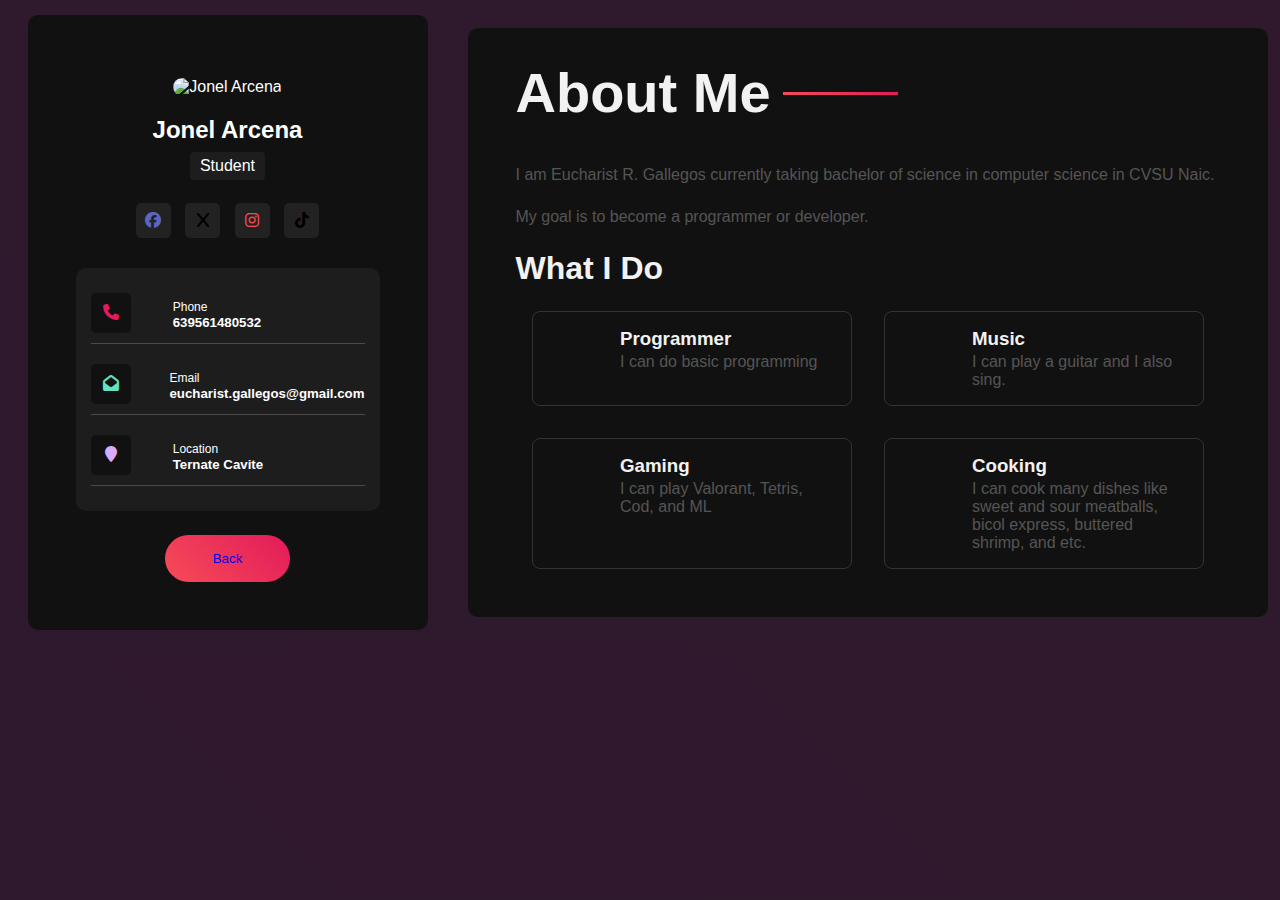
==== Eucharist.html @ 1d6df545 "Add files via upload" ====
<!DOCTYPE html>
<html lang="en">
<head>
    <meta charset="UTF-8">
    <meta name="viewport" content="width=device-width, initial-scale=1.0">
    <title>Eucharist R. Gallegos</title>
    <link rel="stylesheet" href="style.css">
    <link rel="stylesheet" href="https://cdnjs.cloudflare.com/ajax/libs/font-awesome/6.2.1/css/all.min.css">
</head>
<body>
    <div class="container">
        <div class="profile-card">
            <div class="profile-pic">
                <img src="Images/Eucha.jpg" alt="Jonel Arcena">
            </div>
            <div class="profile-details">
                <div class="intro">
                    <h2>Jonel Arcena</h2>
                    <h4>Student</h4>
                    <div class="social">
                        <a href="https://www.facebook.com/euchagallegos?mibextid=wwXIfr&rdid=j0WPCOcO0BYcdnh0&share_url=https%3A%2F%2Fwww.facebook.com%2Fshare%2F15ihRQe7sg%2F%3Fmibextid%3DwwXIfr#"><i class="fab fa-facebook" style="color: var(--blue);"></i></a>
                        <a href="https://x.com/yukawis?s=21&fbclid=IwY2xjawIDI61leHRuA2FlbQIxMAABHR4tRSCs4O1o2hGOOu8q6Tq0SHHG-T2yJ0CAYHazNHvIvTtp_oCWnPvZiA_aem_Vl-jvkuQuXOb1kHt2vyQTA"><i class="fab fa-x" style="color: var(--black);"></i></a>
                        <a href="https://www.instagram.com/ahcueee/?igsh=MTBqanBmeGhxeTJnaA%3D%3D&utm_source=qr&fbclid=IwY2xjawIDI71leHRuA2FlbQIxMAABHcTRtf4UBkIoOHMIV0d8pHL5C2wFSnt0Ri4K_-ZaTAj4TirttekvFivGIA_aem_OJN6VOtHLnQSiRm0KiNfPw#"><i class="fab fa-instagram" style="color: var(--dark-pink);"></i></a>
                        <a href="https://www.tiktok.com/@eucharistgall?_t=ZS-8tOD7ybVANs&_r=1&fbclid=IwY2xjawIDI8tleHRuA2FlbQIxMAABHcHp4acu2e9OHlpHaGLcVGiCAjjHyzFTvy9JT4uSHPuWErrq8v1GqHzPNA_aem_ep1F-5zUhJN_Mx9K7zrF7w"><i class="fab fa-tiktok" style="color: var(--black);"></i></a>
                    </div>
                </div>
                <div class="contact-info">
                    <div class="row">
                        <div class="icon">
                            <i class="fa fa-phone" style="color: var(--dark-magenta);"></i>
                        </div>
                        <div class="content">
                            <span>Phone</span>
                            <h5>639561480532</h5>
                        </div>
                    </div>

                    <div class="row">
                        <div class="icon">
                            <i class="fa fa-envelope-open" style="color: var(--light-green);"></i>
                        </div>
                        <div class="content">
                            <span>Email</span>
                            <h5>eucharist.gallegos@gmail.com</h5>
                        </div>
                    </div>

                    <div class="row">
                        <div class="icon">
                            <i class="fa fa-map-marker" style="color: var(--light-purple);"></i>
                        </div>
                        <div class="content">
                            <span>Location</span>
                            <h5>Ternate Cavite</h5>
                        </div>
                    </div>

                </div>
                <button class="Back-btn"><a href="index.html">Back</a></button>
            </div>
        </div>

        <div class="about">
            <h1>About Me</h1>
            <p>I am Eucharist R. Gallegos currently taking bachelor of science in computer science in CVSU Naic.

            </p>

            <p>
                My goal is to become a programmer or developer.
            </p>
            <h2>What I Do <!DOCTYPE html></h2>
            <div class="work">
                <div class="workbox">
                    <div class="icon">
                        <img src="Images/programmer.jpg" alt="">
                    </div>
                    <div class="desc">
                        <h3>Programmer</h3>
                        <p>I can do basic programming</p>
                    </div>
                </div>

                <div class="workbox">
                    <div class="icon">
                        <img src="Images/Music.jpg" alt="">
                    </div>
                    <div class="desc">
                        <h3>Music</h3>
                        <p>I can play a guitar and I also sing.</p>
                    </div>
                </div>

                <div class="workbox">
                    <div class="icon">
                        <img src="Images/Gaming.jpg" alt="">
                    </div>
                    <div class="desc">
                        <h3>Gaming</h3>
                        <p>I can play Valorant, Tetris, Cod, and ML</p>
                    </div>
                </div>

                <div class="workbox">
                    <div class="icon">
                        <img src="Images/Cooking.png" alt="">
                    </div>
                    <div class="desc">
                        <h3>Cooking</h3>
                        <p>I can cook many dishes like sweet and sour meatballs, 
                            bicol express,
                            buttered shrimp, and etc.</p>
                    </div>
                </div>
            </div>
        </div>
    </div>
    
</body>
</html>
---- style.css ----
:root{
    --purple:#2F192E;
    --purple-light:#30192d;
    --dark-blue:#012677;
    --blue:#5c65c0;
    --skyblue:#00b4fc;
    --light-blue:#005bc5;
    --dark-pink:#f64c57;
    --dark-magenta:#e21b5a;
    --light-green:#61e2c2;
    --light-purple:#d9abff;
    --black:#000000;
}
*{
    box-sizing: border-box;
    padding: 0;
    margin: 0;
    text-decoration: none;
    font-family: poppins,sans-serif;
}
body{
    background: linear-gradient(45deg, var(--purple),var(--purple-light));
}
.container{
    display: flex;
    justify-content: space-around;
    align-items: center;
    min-height: 100%;
    width: 100%;
    flex-wrap: wrap;
    position: relative;
}
.profile-card{
    background: #111;
    width: 400px;
    padding: 3rem;
    border-radius: 10px;
    min-height: 400px;
    position: relative;
    color: #fff;
    margin: 15px;
    display: flex;
    justify-content: space-between;
    align-items: center;
    flex-direction: column;
}
.profile-card .profile-pic{
    margin-top: 15px;
    overflow: hidden;
}
.profile-card .profile-pic img{
    border-radius: 10px;
    width: 250px;
}
.profile-card .profile-details{
    display: flex;
    flex-direction: column;
    justify-content: flex-start;
    align-items: center;
    width: 100%;
}
.profile-details .intro{
    display: flex;
    justify-content: center;
    align-items: center;
    flex-direction: column;
}
.profile-details .intro h2{
    margin-top: 20px;
}
.profile-details .intro h4{
    background: #1d1d1d;
    font-weight: 400;
    border-radius: 4px;
    padding: 5px 10px;
    margin: 8px;
}
.profile-details .intro .social{
    margin-top: 10px;
    margin-bottom: 25px;
}
.profile-details .intro .social i{
    color: #ddd;
    font-size: 16px;
    background-color: #222;
    margin: 5px;
    height: 35px;
    width: 35px;
    line-height: 35px;
    text-align: center;
    border-radius: 5px;
    transition: 0.5s;
}
.profile-details .intro .social i:hover{
    transform: scale(1.2);
    border: 1px solid rgba(255, 255, 255, 0.3);
}
.profile-card .contact-info{
    background-color: #1d1d1d;
    padding: 15px;
    border-radius: 10px;
    width: 100%;
}
.profile-details .contact-info .row{
    display: flex;
    justify-content: space-between;
    align-items: center;
    border-bottom: 1px solid rgba(255, 255, 255, 0.2);
    padding: 10px 0;
    margin-bottom: 10px;
}
.contact-info .row .icon{
    height: 40px;
    width: 40px;
    line-height: 40px;
    border-radius: 5px;
    background-color: #111;
    text-align: center;
    color: #fff;
    transition: 0.5s;
}
.row .icon:hover{
    transform: scale(1.2);
    border: 1px solid rgba(255, 255, 255, 0.1);
}
.row .content{
    min-width: 70%;
}
.row .content span{
    font-size: 12px;
}
.Back-btn{
    background: linear-gradient(45deg, #f64c57,#e21b5a);
    color: #fff;
    padding: 1rem 3rem;
    border-radius: 30px;
    margin-top: 1.5rem;
    border: none;
}
.about{
    background-color: #111;
    max-width: 800px;
    padding: 2rem 3rem;
    border-radius: 10px;
}
.about h1{
    color: #f2f2f2;
    margin-bottom: 1.1rem;
    position: relative;
    display: inline-block;
    font-size: 3.5rem;
}
.about h1::after{
    position: absolute;
    content: "";
    top: 50%;
    right: -50%;
    width: 45%;
    height: 3px;
    background: linear-gradient(45deg, #f64c57,#e21b5a);
}
.about h2{
    color: #f2f2f2;
    font-size: 2rem;
    margin: 0.5rem 0;
}
.about p{
    color: #555;
    margin: 1.5rem 0;
}
.about .work{
    display: grid;
    grid-template-columns: 1fr 1fr;
    grid-template-rows: auto;
}
.work .workbox{
    display: flex;
    justify-content: space-between;
    border-radius: 8px;
    border: 1px solid #333;
    padding: 1rem;
    margin: 1rem;
}
.work .workbox .desc{
    width: 75%;
    color: #555;
}
.work .workbox .desc h3{
    color: #f2f2f2;
    margin-bottom: 3px;
}
.work .workbox .desc p{
    margin: 0px;
}

@media(max-width:768px)
{
    .about{
        width: 1005;
        max-width: 400px;
        padding: 1rem;
        margin: 1rem;
    }
    .about h1{
        font-size: 2.2rem;
    }
    .about .work{
        grid-template-columns: repeat(1.1fr);
        grid-template-rows: repeat(4,auto);
    }
}
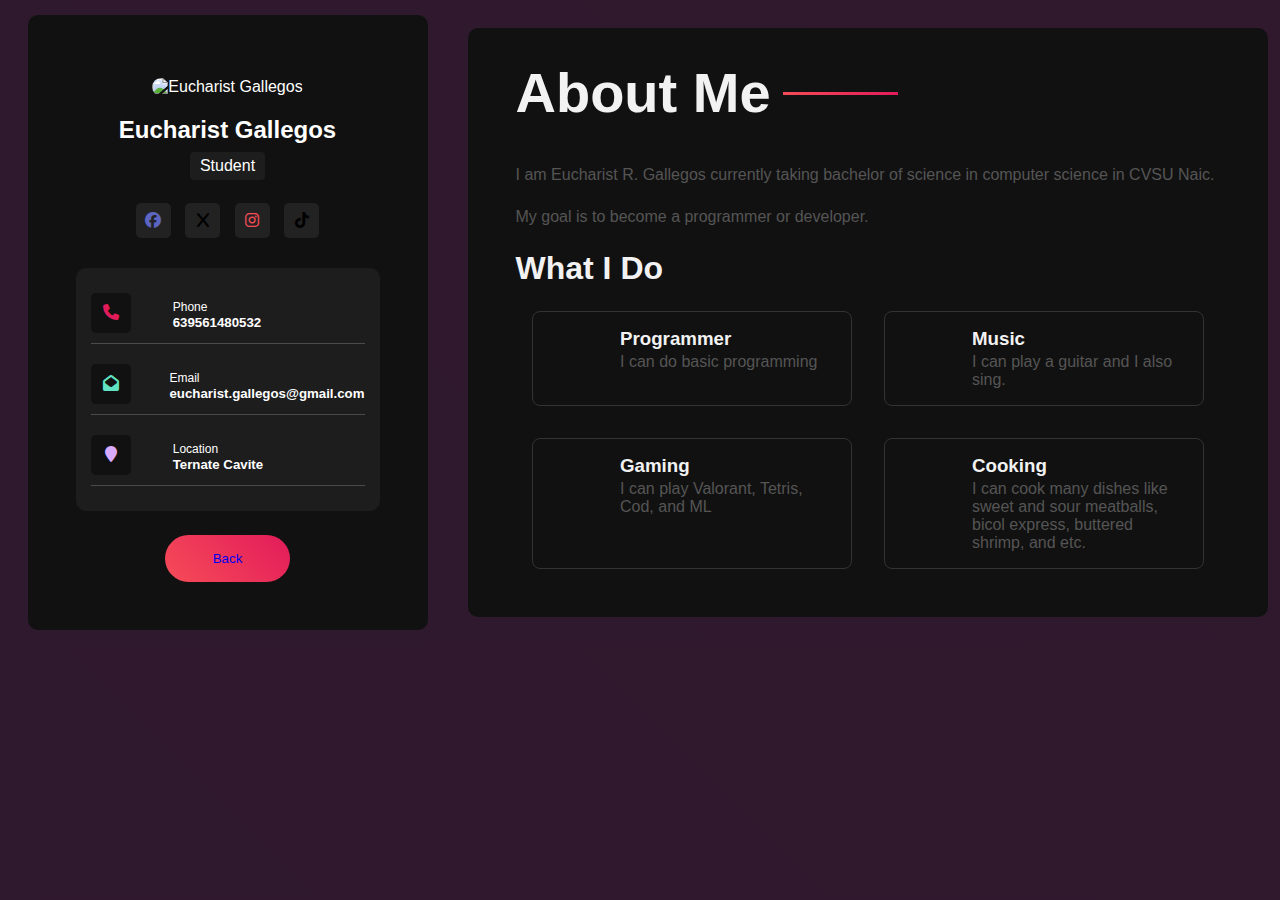
==== commit 380a6282: "Add files via upload" ====
--- a/Eucharist.html
+++ b/Eucharist.html
@@ -11,11 +11,11 @@
     <div class="container">
         <div class="profile-card">
             <div class="profile-pic">
-                <img src="Images/Eucha.jpg" alt="Jonel Arcena">
+                <img src="Images/Eucha.jpg" alt="Eucharist Gallegos">
             </div>
             <div class="profile-details">
                 <div class="intro">
-                    <h2>Jonel Arcena</h2>
+                    <h2>Eucharist Gallegos</h2>
                     <h4>Student</h4>
                     <div class="social">
                         <a href="https://www.facebook.com/euchagallegos?mibextid=wwXIfr&rdid=j0WPCOcO0BYcdnh0&share_url=https%3A%2F%2Fwww.facebook.com%2Fshare%2F15ihRQe7sg%2F%3Fmibextid%3DwwXIfr#"><i class="fab fa-facebook" style="color: var(--blue);"></i></a>
